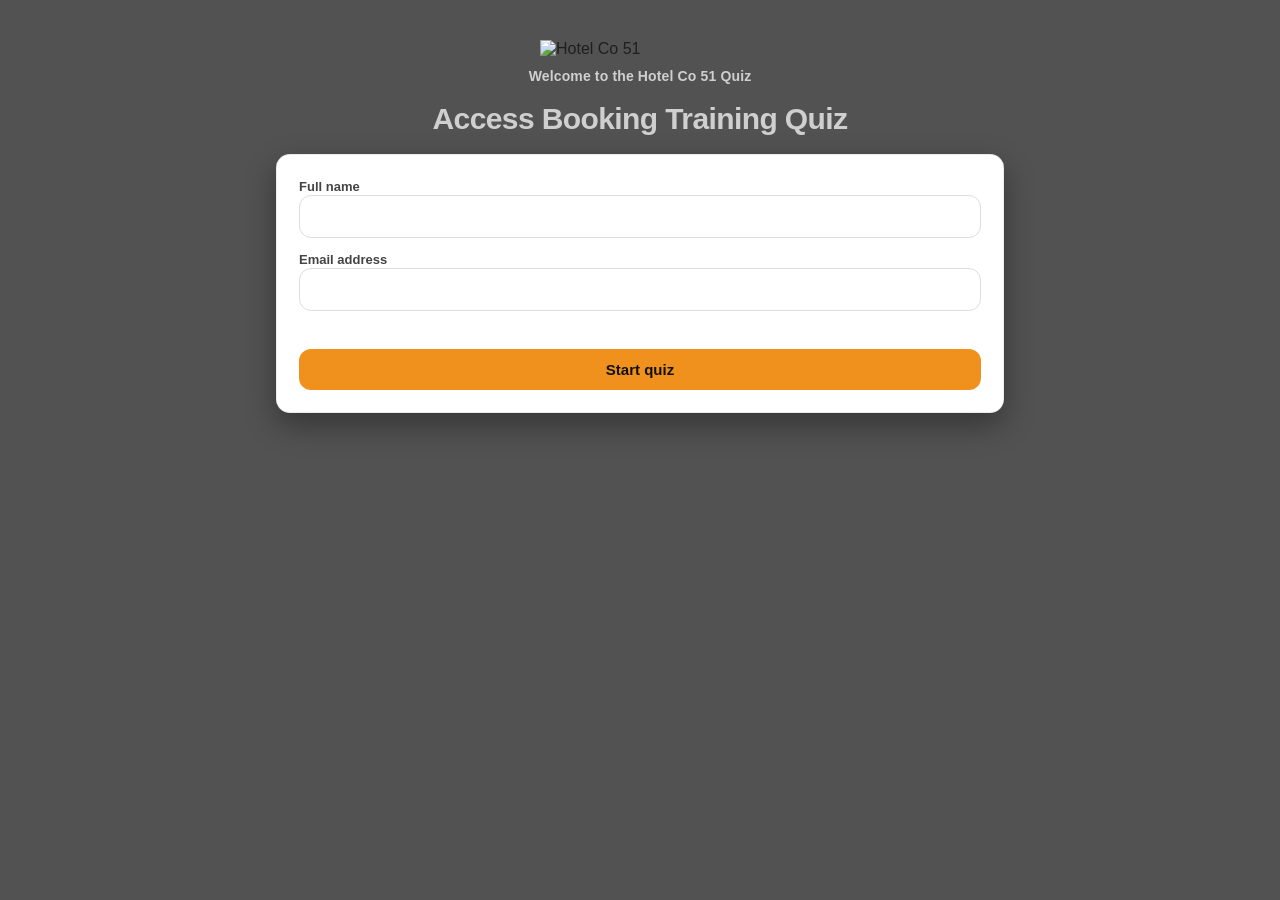
==== docs/index.html @ 300a5366 "Initial quiz app" ====
<!doctype html>
<html lang="en">
<head>
  <meta charset="utf-8" />
  <meta name="viewport" content="width=device-width, initial-scale=1" />
  <title>Access Booking Training Quiz</title>
  <link rel="stylesheet" href="./styles.css" />
</head>

<body>
  <main class="app">

    <!-- Brand header -->
    <header class="brand-header">
      <img
        class="brand-logo"
        src="https://hotelco51.com/wp-content/uploads/2024/08/cropped-Hotel_Co_51.png"
        alt="Hotel Co 51"
      />
      <p class="brand-kicker">Welcome to the Hotel Co 51 Quiz</p>
    </header>

    <h1>Access Booking Training Quiz</h1>

    <!-- LOGIN -->
    <section id="login" class="card">
      <form id="loginForm" autocomplete="on">
        <div>
          <label for="name">Full name</label>
          <input id="name" name="name" type="text" required />
        </div>

        <div>
          <label for="email">Email address</label>
          <input id="email" name="email" type="email" required />
        </div>

        <div id="loginError" aria-live="polite"></div>

        <button id="nextBtn" type="submit">Start quiz</button>
      </form>
    </section>

    <!-- QUIZ -->
    <section id="quiz" class="card hidden">
      <div class="meta">
        <div id="progress">Question 1 of 10</div>
        <div id="score">Score: 0</div>
      </div>

      <div id="welcome"></div>
      <div id="question"></div>
      <div id="choices"></div>
      <div id="feedback"></div>

      <button id="nextBtn" type="button" disabled>Next</button>
    </section>

  </main>

  <script src="./app.js"></script>
</body>
</html>
---- docs/styles.css ----
/* Hotel Co 51 brand colours */
:root {
    --hc51-grey-dark: #525252;
    --hc51-grey-light: #cfcfcf;
    --hc51-orange: #F0911E;
  
    --card: #ffffff;
    --text: #1f1f1f;
    --muted: #6f6f6f;
  
    --border: rgba(0,0,0,0.08);
    --shadow: 0 12px 30px rgba(0,0,0,0.35);
    --radius: 14px;
  }
  
  * { box-sizing: border-box; }
  
  body {
    margin: 0;
    background: var(--hc51-grey-dark);
    color: var(--text);
    font-family: -apple-system, BlinkMacSystemFont, "Segoe UI", Inter, Roboto, Arial, sans-serif;
  }
  
  .hidden { display: none !important; }
  
  /* MAIN WRAPPER */
  .app {
    max-width: 760px;
    margin: 40px auto;
    padding: 0 16px;
  }
  
  /* BRAND HEADER */
  .brand-header {
    display: grid;
    justify-items: center;
    gap: 10px;
    margin-bottom: 18px;
  }
  
  .brand-logo {
    width: clamp(120px, 26vw, 200px); /* responsive sizing */
    height: auto;
    display: block;
  }
  
  .brand-kicker {
    margin: 0;
    color: var(--hc51-grey-light);
    font-weight: 600;
    font-size: 14px;
    letter-spacing: 0.01em;
  }
  
  /* TITLE */
  h1 {
    margin: 0 0 18px 0;
    font-size: 30px;
    letter-spacing: -0.02em;
    color: var(--hc51-grey-light);
    text-align: center;
  }
  
  /* CARDS */
  .card {
    background: var(--card);
    border: 1px solid var(--border);
    border-radius: var(--radius);
    box-shadow: var(--shadow);
    padding: 22px;
  }
  
  /* META ROW */
  .meta {
    display: flex;
    justify-content: space-between;
    gap: 12px;
    align-items: baseline;
    margin-bottom: 12px;
    color: var(--muted);
    font-size: 14px;
  }
  
  /* WELCOME */
  #welcome {
    font-weight: 800;
    color: #333;
    margin: 0 0 10px 0;
  }
  
  /* QUESTION */
  #question {
    margin: 10px 0 14px;
    font-size: 18px;
    line-height: 1.35;
  }
  
  /* ANSWERS GRID */
  #choices {
    display: grid;
    gap: 10px;
    margin: 12px 0 12px;
  }
  
  /* ANSWER BUTTONS */
  .choice {
    width: 100%;
    text-align: left;
    padding: 12px 14px;
    font-size: 16px;
    border-radius: 12px;
    border: 1px solid #ddd;
    background: #fff;
    cursor: pointer;
    transition: transform 0.06s ease, border-color 0.15s ease, box-shadow 0.15s ease;
  }
  
  .choice:hover {
    border-color: rgba(240,145,30,0.65);
    box-shadow: 0 0 0 3px rgba(240,145,30,0.16);
  }
  
  .choice:active { transform: translateY(1px); }
  
  .choice.correct {
    border-color: rgba(240,145,30,0.9);
    box-shadow: 0 0 0 3px rgba(240,145,30,0.22);
  }
  
  .choice.wrong {
    border-color: rgba(205,44,44,0.75);
    box-shadow: 0 0 0 3px rgba(205,44,44,0.14);
  }
  
  /* FEEDBACK */
  #feedback {
    margin: 10px 0 0;
    font-size: 14px;
    color: #444;
  }
  
  /* PRIMARY BUTTON */
  #nextBtn {
    margin-top: 14px;
    width: 100%;
    border: none;
    border-radius: 12px;
    padding: 12px 16px;
    font-size: 15px;
    font-weight: 800;
    cursor: pointer;
    background: var(--hc51-orange);
    color: #111;
    transition: filter 0.15s ease, transform 0.06s ease;
  }
  
  #nextBtn:hover { filter: brightness(0.96); }
  #nextBtn:active { transform: translateY(1px); }
  
  #nextBtn:disabled {
    cursor: not-allowed;
    opacity: 0.55;
  }
  
  /* LOGIN FORM */
  form {
    display: grid;
    gap: 12px;
  }
  
  label {
    font-size: 13px;
    font-weight: 800;
    color: #444;
  }
  
  input[type="text"], input[type="email"] {
    width: 100%;
    padding: 12px;
    border-radius: 12px;
    border: 1px solid #ddd;
    font-size: 15px;
  }
  
  input:focus {
    border-color: rgba(240,145,30,0.85);
    box-shadow: 0 0 0 3px rgba(240,145,30,0.18);
    outline: none;
  }
  
  #loginError {
    color: #b3261e;
    font-size: 13px;
  }
  
  /* MOBILE */
  @media (max-width: 520px) {
    .app {
      margin: 22px auto;
      padding: 0 12px;
    }
  
    .card {
      padding: 16px;
    }
  
    h1 {
      font-size: 22px;
      margin-bottom: 14px;
    }
  
    #question {
      font-size: 16px;
    }
  
    .choice {
      font-size: 15px;
    }
  
    .brand-kicker {
      font-size: 13px;
      text-align: center;
    }
  }
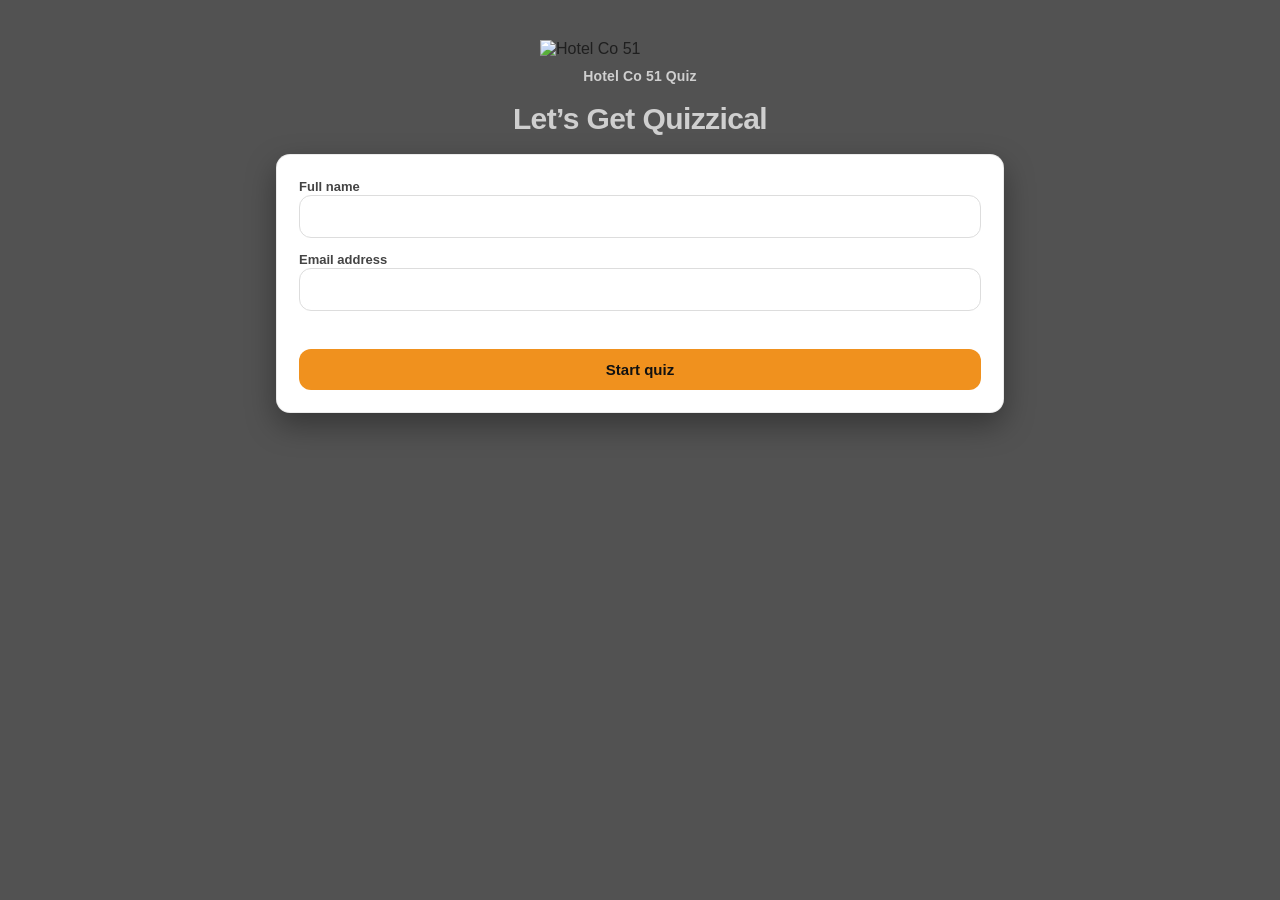
==== commit 9d4b4c6f: "Update title name Remove reference to Access Bookings" ====
--- a/docs/index.html
+++ b/docs/index.html
@@ -3,26 +3,24 @@
 <head>
   <meta charset="utf-8" />
   <meta name="viewport" content="width=device-width, initial-scale=1" />
-  <title>Access Booking Training Quiz</title>
-  <link rel="stylesheet" href="./styles.css" />
+  <title>Hotel Co 51 Quiz</title>
+  <link rel="stylesheet" href="./styles.css?v=4" />
 </head>
 
 <body>
   <main class="app">
 
-    <!-- Brand header -->
     <header class="brand-header">
       <img
         class="brand-logo"
         src="https://hotelco51.com/wp-content/uploads/2024/08/cropped-Hotel_Co_51.png"
         alt="Hotel Co 51"
       />
-      <p class="brand-kicker">Welcome to the Hotel Co 51 Quiz</p>
+      <p class="brand-kicker">Hotel Co 51 Quiz</p>
     </header>
 
-    <h1>Access Booking Training Quiz</h1>
+    <h1>Let’s Get Quizzical</h1>
 
-    <!-- LOGIN -->
     <section id="login" class="card">
       <form id="loginForm" autocomplete="on">
         <div>
@@ -37,11 +35,10 @@
 
         <div id="loginError" aria-live="polite"></div>
 
-        <button id="nextBtn" type="submit">Start quiz</button>
+        <button class="primaryBtn" type="submit">Start quiz</button>
       </form>
     </section>
 
-    <!-- QUIZ -->
     <section id="quiz" class="card hidden">
       <div class="meta">
         <div id="progress">Question 1 of 10</div>
@@ -53,11 +50,11 @@
       <div id="choices"></div>
       <div id="feedback"></div>
 
-      <button id="nextBtn" type="button" disabled>Next</button>
+      <button id="nextBtn" class="primaryBtn" type="button" disabled>Next</button>
     </section>
 
   </main>
 
-  <script src="./app.js"></script>
+  <script src="./app.js?v=4"></script>
 </body>
 </html>
--- a/docs/styles.css
+++ b/docs/styles.css
@@ -1,225 +1,223 @@
-/* Hotel Co 51 brand colours */
 :root {
-    --hc51-grey-dark: #525252;
-    --hc51-grey-light: #cfcfcf;
-    --hc51-orange: #F0911E;
-  
-    --card: #ffffff;
-    --text: #1f1f1f;
-    --muted: #6f6f6f;
-  
-    --border: rgba(0,0,0,0.08);
-    --shadow: 0 12px 30px rgba(0,0,0,0.35);
-    --radius: 14px;
-  }
-  
-  * { box-sizing: border-box; }
-  
-  body {
-    margin: 0;
-    background: var(--hc51-grey-dark);
-    color: var(--text);
-    font-family: -apple-system, BlinkMacSystemFont, "Segoe UI", Inter, Roboto, Arial, sans-serif;
-  }
-  
-  .hidden { display: none !important; }
-  
-  /* MAIN WRAPPER */
+  --hc51-grey-dark: #525252;
+  --hc51-grey-light: #cfcfcf;
+  --hc51-orange: #F0911E;
+
+  --card: #ffffff;
+  --text: #1f1f1f;
+  --muted: #6f6f6f;
+
+  --border: rgba(0, 0, 0, 0.08);
+  --shadow: 0 12px 30px rgba(0, 0, 0, 0.35);
+  --radius: 14px;
+}
+
+* {
+  box-sizing: border-box;
+}
+
+body {
+  margin: 0;
+  background: var(--hc51-grey-dark);
+  color: var(--text);
+  font-family: -apple-system, BlinkMacSystemFont, "Segoe UI", Inter, Roboto, Arial, sans-serif;
+}
+
+.hidden {
+  display: none !important;
+}
+
+.app {
+  max-width: 760px;
+  margin: 40px auto;
+  padding: 0 16px;
+}
+
+.brand-header {
+  display: grid;
+  justify-items: center;
+  gap: 10px;
+  margin-bottom: 18px;
+}
+
+.brand-logo {
+  width: clamp(120px, 26vw, 200px);
+  height: auto;
+  display: block;
+}
+
+.brand-kicker {
+  margin: 0;
+  color: var(--hc51-grey-light);
+  font-weight: 600;
+  font-size: 14px;
+  letter-spacing: 0.01em;
+}
+
+h1 {
+  margin: 0 0 18px 0;
+  font-size: 30px;
+  letter-spacing: -0.02em;
+  color: var(--hc51-grey-light);
+  text-align: center;
+}
+
+.card {
+  background: var(--card);
+  border: 1px solid var(--border);
+  border-radius: var(--radius);
+  box-shadow: var(--shadow);
+  padding: 22px;
+}
+
+.meta {
+  display: flex;
+  justify-content: space-between;
+  gap: 12px;
+  align-items: baseline;
+  margin-bottom: 12px;
+  color: var(--muted);
+  font-size: 14px;
+}
+
+#welcome {
+  font-weight: 800;
+  color: #333;
+  margin: 0 0 10px 0;
+}
+
+#question {
+  margin: 10px 0 14px;
+  font-size: 18px;
+  line-height: 1.35;
+}
+
+#choices {
+  display: grid;
+  gap: 10px;
+  margin: 12px 0 12px;
+}
+
+.choice {
+  width: 100%;
+  text-align: left;
+  padding: 12px 14px;
+  font-size: 16px;
+  border-radius: 12px;
+  border: 1px solid #ddd;
+  background: #fff;
+  cursor: pointer;
+  transition: transform 0.06s ease, border-color 0.15s ease, box-shadow 0.15s ease;
+}
+
+.choice:hover {
+  border-color: rgba(240, 145, 30, 0.65);
+  box-shadow: 0 0 0 3px rgba(240, 145, 30, 0.16);
+}
+
+.choice:active {
+  transform: translateY(1px);
+}
+
+.choice.correct {
+  border-color: rgba(240, 145, 30, 0.9);
+  box-shadow: 0 0 0 3px rgba(240, 145, 30, 0.22);
+}
+
+.choice.wrong {
+  border-color: rgba(205, 44, 44, 0.75);
+  box-shadow: 0 0 0 3px rgba(205, 44, 44, 0.14);
+}
+
+#feedback {
+  margin: 10px 0 0;
+  font-size: 14px;
+  color: #444;
+}
+
+.primaryBtn {
+  margin-top: 14px;
+  width: 100%;
+  border: none;
+  border-radius: 12px;
+  padding: 12px 16px;
+  font-size: 15px;
+  font-weight: 800;
+  cursor: pointer;
+  background: var(--hc51-orange);
+  color: #111;
+  transition: filter 0.15s ease, transform 0.06s ease;
+}
+
+.primaryBtn:hover {
+  filter: brightness(0.96);
+}
+
+.primaryBtn:active {
+  transform: translateY(1px);
+}
+
+.primaryBtn:disabled {
+  cursor: not-allowed;
+  opacity: 0.55;
+}
+
+form {
+  display: grid;
+  gap: 12px;
+}
+
+label {
+  font-size: 13px;
+  font-weight: 800;
+  color: #444;
+}
+
+input[type="text"],
+input[type="email"] {
+  width: 100%;
+  padding: 12px;
+  border-radius: 12px;
+  border: 1px solid #ddd;
+  font-size: 15px;
+}
+
+input:focus {
+  border-color: rgba(240, 145, 30, 0.85);
+  box-shadow: 0 0 0 3px rgba(240, 145, 30, 0.18);
+  outline: none;
+}
+
+#loginError {
+  color: #b3261e;
+  font-size: 13px;
+}
+
+@media (max-width: 520px) {
   .app {
-    max-width: 760px;
-    margin: 40px auto;
-    padding: 0 16px;
-  }
-  
-  /* BRAND HEADER */
-  .brand-header {
-    display: grid;
-    justify-items: center;
-    gap: 10px;
-    margin-bottom: 18px;
-  }
-  
-  .brand-logo {
-    width: clamp(120px, 26vw, 200px); /* responsive sizing */
-    height: auto;
-    display: block;
-  }
-  
+    margin: 22px auto;
+    padding: 0 12px;
+  }
+
+  .card {
+    padding: 16px;
+  }
+
+  h1 {
+    font-size: 22px;
+    margin-bottom: 14px;
+  }
+
+  #question {
+    font-size: 16px;
+  }
+
+  .choice {
+    font-size: 15px;
+  }
+
   .brand-kicker {
-    margin: 0;
-    color: var(--hc51-grey-light);
-    font-weight: 600;
-    font-size: 14px;
-    letter-spacing: 0.01em;
-  }
-  
-  /* TITLE */
-  h1 {
-    margin: 0 0 18px 0;
-    font-size: 30px;
-    letter-spacing: -0.02em;
-    color: var(--hc51-grey-light);
+    font-size: 13px;
     text-align: center;
   }
-  
-  /* CARDS */
-  .card {
-    background: var(--card);
-    border: 1px solid var(--border);
-    border-radius: var(--radius);
-    box-shadow: var(--shadow);
-    padding: 22px;
-  }
-  
-  /* META ROW */
-  .meta {
-    display: flex;
-    justify-content: space-between;
-    gap: 12px;
-    align-items: baseline;
-    margin-bottom: 12px;
-    color: var(--muted);
-    font-size: 14px;
-  }
-  
-  /* WELCOME */
-  #welcome {
-    font-weight: 800;
-    color: #333;
-    margin: 0 0 10px 0;
-  }
-  
-  /* QUESTION */
-  #question {
-    margin: 10px 0 14px;
-    font-size: 18px;
-    line-height: 1.35;
-  }
-  
-  /* ANSWERS GRID */
-  #choices {
-    display: grid;
-    gap: 10px;
-    margin: 12px 0 12px;
-  }
-  
-  /* ANSWER BUTTONS */
-  .choice {
-    width: 100%;
-    text-align: left;
-    padding: 12px 14px;
-    font-size: 16px;
-    border-radius: 12px;
-    border: 1px solid #ddd;
-    background: #fff;
-    cursor: pointer;
-    transition: transform 0.06s ease, border-color 0.15s ease, box-shadow 0.15s ease;
-  }
-  
-  .choice:hover {
-    border-color: rgba(240,145,30,0.65);
-    box-shadow: 0 0 0 3px rgba(240,145,30,0.16);
-  }
-  
-  .choice:active { transform: translateY(1px); }
-  
-  .choice.correct {
-    border-color: rgba(240,145,30,0.9);
-    box-shadow: 0 0 0 3px rgba(240,145,30,0.22);
-  }
-  
-  .choice.wrong {
-    border-color: rgba(205,44,44,0.75);
-    box-shadow: 0 0 0 3px rgba(205,44,44,0.14);
-  }
-  
-  /* FEEDBACK */
-  #feedback {
-    margin: 10px 0 0;
-    font-size: 14px;
-    color: #444;
-  }
-  
-  /* PRIMARY BUTTON */
-  #nextBtn {
-    margin-top: 14px;
-    width: 100%;
-    border: none;
-    border-radius: 12px;
-    padding: 12px 16px;
-    font-size: 15px;
-    font-weight: 800;
-    cursor: pointer;
-    background: var(--hc51-orange);
-    color: #111;
-    transition: filter 0.15s ease, transform 0.06s ease;
-  }
-  
-  #nextBtn:hover { filter: brightness(0.96); }
-  #nextBtn:active { transform: translateY(1px); }
-  
-  #nextBtn:disabled {
-    cursor: not-allowed;
-    opacity: 0.55;
-  }
-  
-  /* LOGIN FORM */
-  form {
-    display: grid;
-    gap: 12px;
-  }
-  
-  label {
-    font-size: 13px;
-    font-weight: 800;
-    color: #444;
-  }
-  
-  input[type="text"], input[type="email"] {
-    width: 100%;
-    padding: 12px;
-    border-radius: 12px;
-    border: 1px solid #ddd;
-    font-size: 15px;
-  }
-  
-  input:focus {
-    border-color: rgba(240,145,30,0.85);
-    box-shadow: 0 0 0 3px rgba(240,145,30,0.18);
-    outline: none;
-  }
-  
-  #loginError {
-    color: #b3261e;
-    font-size: 13px;
-  }
-  
-  /* MOBILE */
-  @media (max-width: 520px) {
-    .app {
-      margin: 22px auto;
-      padding: 0 12px;
-    }
-  
-    .card {
-      padding: 16px;
-    }
-  
-    h1 {
-      font-size: 22px;
-      margin-bottom: 14px;
-    }
-  
-    #question {
-      font-size: 16px;
-    }
-  
-    .choice {
-      font-size: 15px;
-    }
-  
-    .brand-kicker {
-      font-size: 13px;
-      text-align: center;
-    }
-  }+}
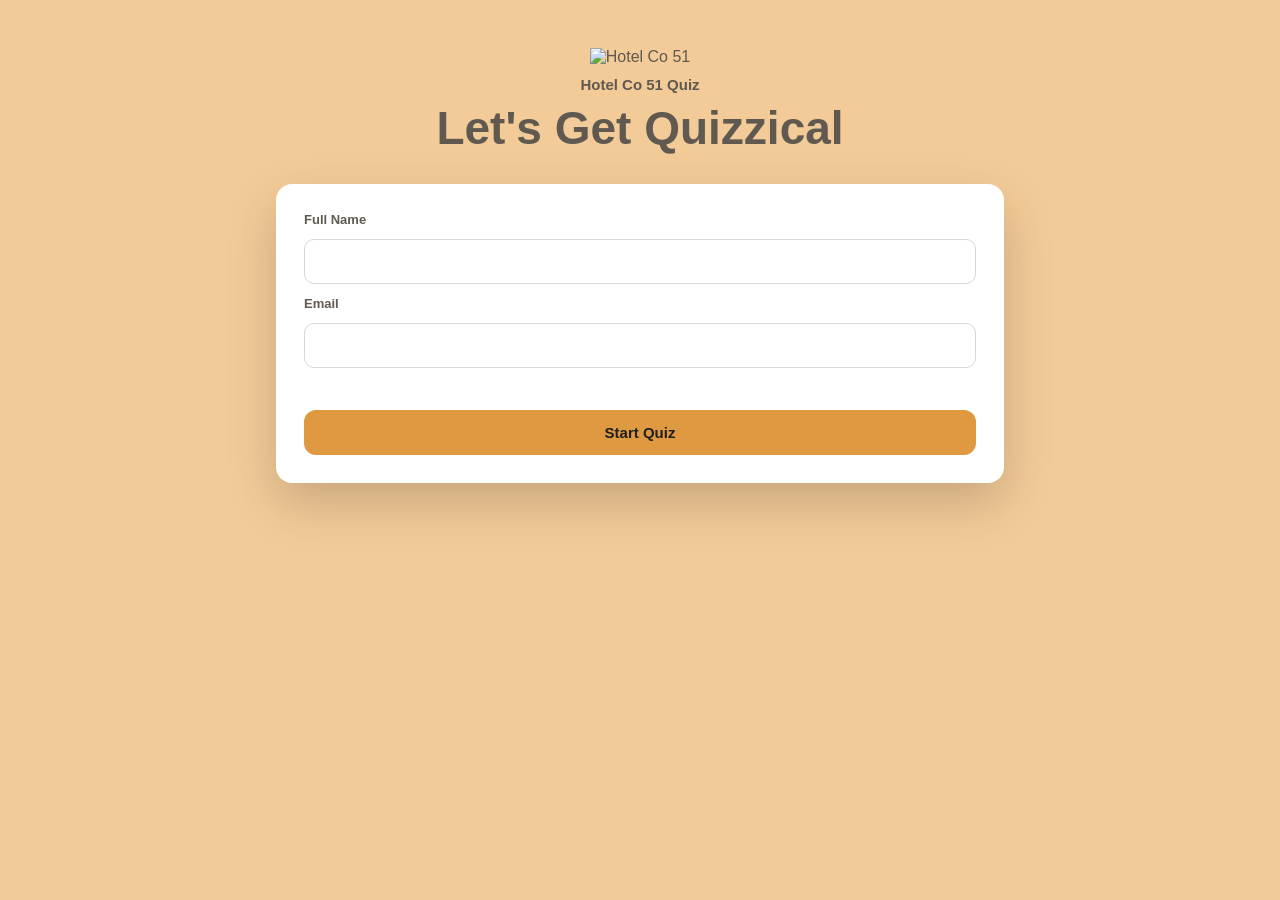
==== commit e544f6da: "updated quiz" ====
--- a/docs/index.html
+++ b/docs/index.html
@@ -1,44 +1,46 @@
-<!doctype html>
+<!DOCTYPE html>
 <html lang="en">
 <head>
-  <meta charset="utf-8" />
-  <meta name="viewport" content="width=device-width, initial-scale=1" />
+  <meta charset="UTF-8" />
+  <meta name="viewport" content="width=device-width, initial-scale=1.0" />
   <title>Hotel Co 51 Quiz</title>
-  <link rel="stylesheet" href="./styles.css?v=4" />
+  <link rel="stylesheet" href="styles.css?v=5" />
 </head>
 
 <body>
-  <main class="app">
+  <div class="floating">
+    <img src="assets/HC51circelblue.png" class="float blue" alt="" />
+    <img src="assets/HC51circlegreen.png" class="float green" alt="" />
+    <img src="assets/HC51dots.png" class="float dots" alt="" />
+    <img src="assets/HC51orangeslash.png" class="float slash" alt="" />
+  </div>
 
-    <header class="brand-header">
-      <img
-        class="brand-logo"
-        src="https://hotelco51.com/wp-content/uploads/2024/08/cropped-Hotel_Co_51.png"
-        alt="Hotel Co 51"
-      />
-      <p class="brand-kicker">Hotel Co 51 Quiz</p>
-    </header>
+  <main class="container">
+    <img
+      class="logo"
+      src="https://hotelco51.com/wp-content/uploads/2024/08/cropped-Hotel_Co_51.png"
+      alt="Hotel Co 51"
+    />
 
-    <h1>Let’s Get Quizzical</h1>
+    <h2 class="subtitle">Hotel Co 51 Quiz</h2>
+    <h1 class="title">Let's Get Quizzical</h1>
 
+    <!-- LOGIN -->
     <section id="login" class="card">
       <form id="loginForm" autocomplete="on">
-        <div>
-          <label for="name">Full name</label>
-          <input id="name" name="name" type="text" required />
-        </div>
+        <label for="name">Full Name</label>
+        <input id="name" type="text" required />
 
-        <div>
-          <label for="email">Email address</label>
-          <input id="email" name="email" type="email" required />
-        </div>
+        <label for="email">Email</label>
+        <input id="email" type="email" required />
 
         <div id="loginError" aria-live="polite"></div>
 
-        <button class="primaryBtn" type="submit">Start quiz</button>
+        <button type="submit" class="startBtn">Start Quiz</button>
       </form>
     </section>
 
+    <!-- QUIZ -->
     <section id="quiz" class="card hidden">
       <div class="meta">
         <div id="progress">Question 1 of 10</div>
@@ -50,11 +52,10 @@
       <div id="choices"></div>
       <div id="feedback"></div>
 
-      <button id="nextBtn" class="primaryBtn" type="button" disabled>Next</button>
+      <button id="nextBtn" class="startBtn" type="button" disabled>Next</button>
     </section>
-
   </main>
 
-  <script src="./app.js?v=4"></script>
+  <script src="app.js?v=5"></script>
 </body>
 </html>
--- a/docs/styles.css
+++ b/docs/styles.css
@@ -1,15 +1,12 @@
 :root {
-  --hc51-grey-dark: #525252;
-  --hc51-grey-light: #cfcfcf;
-  --hc51-orange: #F0911E;
-
+  --bg: #F3CB98;
+  --text-dark: #605950;
+  --orange: #DE9941;
   --card: #ffffff;
-  --text: #1f1f1f;
   --muted: #6f6f6f;
-
-  --border: rgba(0, 0, 0, 0.08);
-  --shadow: 0 12px 30px rgba(0, 0, 0, 0.35);
-  --radius: 14px;
+  --error: #b3261e;
+  --shadow: 0 20px 50px rgba(0, 0, 0, 0.18);
+  --radius: 16px;
 }
 
 * {
@@ -18,101 +15,97 @@
 
 body {
   margin: 0;
-  background: var(--hc51-grey-dark);
-  color: var(--text);
-  font-family: -apple-system, BlinkMacSystemFont, "Segoe UI", Inter, Roboto, Arial, sans-serif;
+  font-family: Arial, Helvetica, sans-serif;
+  background: var(--bg);
+  color: var(--text-dark);
+  overflow-x: hidden;
+  min-height: 100vh;
 }
 
 .hidden {
   display: none !important;
 }
 
-.app {
+.container {
   max-width: 760px;
-  margin: 40px auto;
-  padding: 0 16px;
-}
-
-.brand-header {
-  display: grid;
-  justify-items: center;
-  gap: 10px;
-  margin-bottom: 18px;
-}
-
-.brand-logo {
-  width: clamp(120px, 26vw, 200px);
+  margin: 0 auto;
+  padding: 48px 16px 40px;
+  text-align: center;
+  position: relative;
+  z-index: 2;
+}
+
+.logo {
+  width: clamp(140px, 24vw, 220px);
   height: auto;
-  display: block;
-}
-
-.brand-kicker {
+  margin-bottom: 10px;
+}
+
+.subtitle {
   margin: 0;
-  color: var(--hc51-grey-light);
+  color: var(--text-dark);
+  font-size: 15px;
   font-weight: 600;
-  font-size: 14px;
-  letter-spacing: 0.01em;
-}
-
-h1 {
-  margin: 0 0 18px 0;
-  font-size: 30px;
-  letter-spacing: -0.02em;
-  color: var(--hc51-grey-light);
-  text-align: center;
+}
+
+.title {
+  font-size: clamp(32px, 5vw, 46px);
+  margin: 10px 0 30px;
+  color: var(--text-dark);
+  line-height: 1.1;
 }
 
 .card {
   background: var(--card);
-  border: 1px solid var(--border);
+  color: var(--text-dark);
+  padding: 28px;
   border-radius: var(--radius);
   box-shadow: var(--shadow);
-  padding: 22px;
+  text-align: left;
 }
 
 .meta {
   display: flex;
   justify-content: space-between;
   gap: 12px;
-  align-items: baseline;
+  font-size: 14px;
+  color: var(--muted);
   margin-bottom: 12px;
-  color: var(--muted);
-  font-size: 14px;
 }
 
 #welcome {
-  font-weight: 800;
-  color: #333;
-  margin: 0 0 10px 0;
+  font-weight: 700;
+  margin-bottom: 10px;
 }
 
 #question {
-  margin: 10px 0 14px;
-  font-size: 18px;
-  line-height: 1.35;
+  font-size: 22px;
+  line-height: 1.3;
+  margin-bottom: 16px;
 }
 
 #choices {
   display: grid;
-  gap: 10px;
-  margin: 12px 0 12px;
+  gap: 12px;
+  margin-bottom: 16px;
 }
 
 .choice {
   width: 100%;
   text-align: left;
-  padding: 12px 14px;
+  padding: 14px 16px;
   font-size: 16px;
   border-radius: 12px;
-  border: 1px solid #ddd;
+  border: 1px solid #d7d7d7;
   background: #fff;
+  color: var(--text-dark);
   cursor: pointer;
-  transition: transform 0.06s ease, border-color 0.15s ease, box-shadow 0.15s ease;
+  transition: transform 0.08s ease, border-color 0.15s ease, box-shadow 0.15s ease;
 }
 
 .choice:hover {
-  border-color: rgba(240, 145, 30, 0.65);
-  box-shadow: 0 0 0 3px rgba(240, 145, 30, 0.16);
+  border-color: rgba(222, 153, 65, 0.7);
+  box-shadow: 0 0 0 3px rgba(222, 153, 65, 0.15);
 }
 
 .choice:active {
@@ -120,46 +113,19 @@
 }
 
 .choice.correct {
-  border-color: rgba(240, 145, 30, 0.9);
-  box-shadow: 0 0 0 3px rgba(240, 145, 30, 0.22);
+  border-color: rgba(160, 203, 110, 0.9);
+  box-shadow: 0 0 0 3px rgba(160, 203, 110, 0.2);
 }
 
 .choice.wrong {
-  border-color: rgba(205, 44, 44, 0.75);
-  box-shadow: 0 0 0 3px rgba(205, 44, 44, 0.14);
+  border-color: rgba(198, 102, 120, 0.9);
+  box-shadow: 0 0 0 3px rgba(198, 102, 120, 0.18);
 }
 
 #feedback {
-  margin: 10px 0 0;
   font-size: 14px;
-  color: #444;
-}
-
-.primaryBtn {
-  margin-top: 14px;
-  width: 100%;
-  border: none;
-  border-radius: 12px;
-  padding: 12px 16px;
-  font-size: 15px;
-  font-weight: 800;
-  cursor: pointer;
-  background: var(--hc51-orange);
-  color: #111;
-  transition: filter 0.15s ease, transform 0.06s ease;
-}
-
-.primaryBtn:hover {
-  filter: brightness(0.96);
-}
-
-.primaryBtn:active {
-  transform: translateY(1px);
-}
-
-.primaryBtn:disabled {
-  cursor: not-allowed;
-  opacity: 0.55;
+  margin-top: 6px;
+  min-height: 20px;
 }
 
 form {
@@ -169,55 +135,156 @@
 
 label {
   font-size: 13px;
-  font-weight: 800;
-  color: #444;
+  font-weight: 700;
+  color: var(--text-dark);
 }
 
 input[type="text"],
 input[type="email"] {
   width: 100%;
-  padding: 12px;
+  padding: 13px 14px;
+  border-radius: 10px;
+  border: 1px solid #d7d7d7;
+  font-size: 15px;
+}
+
+input:focus {
+  border-color: rgba(222, 153, 65, 0.8);
+  box-shadow: 0 0 0 3px rgba(222, 153, 65, 0.15);
+  outline: none;
+}
+
+#loginError {
+  color: var(--error);
+  font-size: 13px;
+  min-height: 18px;
+}
+
+.startBtn {
+  background: var(--orange);
+  border: none;
+  padding: 14px 16px;
+  width: 100%;
   border-radius: 12px;
-  border: 1px solid #ddd;
+  font-weight: bold;
   font-size: 15px;
-}
-
-input:focus {
-  border-color: rgba(240, 145, 30, 0.85);
-  box-shadow: 0 0 0 3px rgba(240, 145, 30, 0.18);
-  outline: none;
-}
-
-#loginError {
-  color: #b3261e;
-  font-size: 13px;
-}
-
-@media (max-width: 520px) {
-  .app {
-    margin: 22px auto;
-    padding: 0 12px;
+  cursor: pointer;
+  color: #1f1f1f;
+  transition: opacity 0.15s ease, transform 0.08s ease;
+}
+
+.startBtn:hover {
+  opacity: 0.92;
+}
+
+.startBtn:active {
+  transform: translateY(1px);
+}
+
+.startBtn:disabled {
+  opacity: 0.55;
+  cursor: not-allowed;
+}
+
+/* Floating assets */
+.floating {
+  position: fixed;
+  inset: 0;
+  z-index: 1;
+  pointer-events: none;
+  overflow: hidden;
+}
+
+.float {
+  position: absolute;
+  user-select: none;
+}
+
+.blue {
+  top: 6%;
+  left: 4%;
+  width: min(28vw, 260px);
+  opacity: 0.32;
+  animation: float1 42s infinite ease-in-out;
+}
+
+.green {
+  top: 58%;
+  right: 5%;
+  width: min(26vw, 240px);
+  opacity: 0.28;
+  animation: float2 52s infinite ease-in-out;
+}
+
+.dots {
+  top: 32%;
+  left: 50%;
+  width: min(20vw, 170px);
+  opacity: 0.18;
+  animation: float3 60s infinite linear;
+}
+
+.slash {
+  bottom: -2%;
+  left: -4%;
+  width: min(52vw, 540px);
+  opacity: 0.55;
+  animation: float4 48s infinite ease-in-out;
+}
+
+@keyframes float1 {
+  0% { transform: translateY(0); }
+  50% { transform: translateY(-38px); }
+  100% { transform: translateY(0); }
+}
+
+@keyframes float2 {
+  0% { transform: translateX(0); }
+  50% { transform: translateX(48px); }
+  100% { transform: translateX(0); }
+}
+
+@keyframes float3 {
+  0% { transform: translateY(0); }
+  50% { transform: translateY(26px); }
+  100% { transform: translateY(0); }
+}
+
+@keyframes float4 {
+  0% { transform: translateX(0); }
+  50% { transform: translateX(56px); }
+  100% { transform: translateX(0); }
+}
+
+@media (max-width: 640px) {
+  .container {
+    padding: 26px 12px 28px;
   }
 
   .card {
-    padding: 16px;
-  }
-
-  h1 {
-    font-size: 22px;
-    margin-bottom: 14px;
+    padding: 18px;
   }
 
   #question {
-    font-size: 16px;
+    font-size: 18px;
   }
 
   .choice {
     font-size: 15px;
-  }
-
-  .brand-kicker {
+    padding: 13px 14px;
+  }
+
+  .meta {
     font-size: 13px;
-    text-align: center;
+  }
+
+  .dots {
+    left: 58%;
+    top: 28%;
+    width: 120px;
+  }
+
+  .slash {
+    width: 360px;
   }
 }
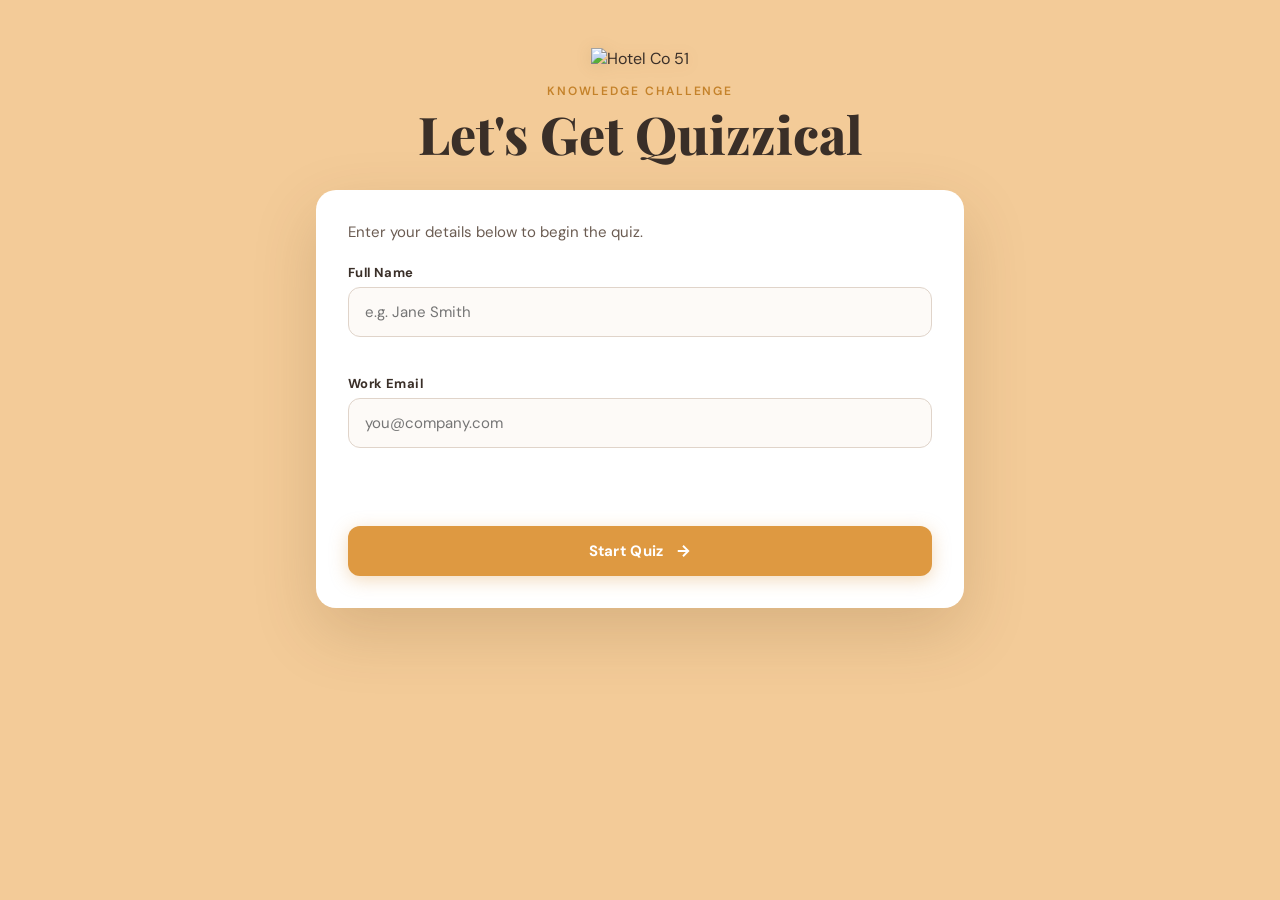
==== commit fdee2ba4: "Updated background interaction" ====
--- a/docs/index.html
+++ b/docs/index.html
@@ -4,11 +4,14 @@
   <meta charset="UTF-8" />
   <meta name="viewport" content="width=device-width, initial-scale=1.0" />
   <title>Hotel Co 51 Quiz</title>
-  <link rel="stylesheet" href="styles.css?v=5" />
+  <link rel="preconnect" href="https://fonts.googleapis.com">
+  <link rel="preconnect" href="https://fonts.gstatic.com" crossorigin>
+  <link href="https://fonts.googleapis.com/css2?family=Playfair+Display:wght@700;800&family=DM+Sans:wght@400;500;600;700&display=swap" rel="stylesheet">
+  <link rel="stylesheet" href="styles.css?v=7" />
 </head>
 
 <body>
-  <div class="floating">
+  <div class="floating" aria-hidden="true">
     <img src="assets/HC51circelblue.png" class="float blue" alt="" />
     <img src="assets/HC51circlegreen.png" class="float green" alt="" />
     <img src="assets/HC51dots.png" class="float dots" alt="" />
@@ -16,46 +19,84 @@
   </div>
 
   <main class="container">
-    <img
-      class="logo"
-      src="https://hotelco51.com/wp-content/uploads/2024/08/cropped-Hotel_Co_51.png"
-      alt="Hotel Co 51"
-    />
-
-    <h2 class="subtitle">Hotel Co 51 Quiz</h2>
-    <h1 class="title">Let's Get Quizzical</h1>
+    <div class="header-block">
+      <img
+        class="logo"
+        src="https://hotelco51.com/wp-content/uploads/2024/08/cropped-Hotel_Co_51.png"
+        alt="Hotel Co 51"
+      />
+      <p class="subtitle">Knowledge Challenge</p>
+      <h1 class="title">Let's Get Quizzical</h1>
+    </div>
 
     <!-- LOGIN -->
     <section id="login" class="card">
-      <form id="loginForm" autocomplete="on">
-        <label for="name">Full Name</label>
-        <input id="name" type="text" required />
+      <p class="card-intro">Enter your details below to begin the quiz.</p>
+      <form id="loginForm" autocomplete="on" novalidate>
+        <div class="field-group">
+          <label for="name">Full Name</label>
+          <input id="name" type="text" placeholder="e.g. Jane Smith" autocomplete="name" required />
+          <span class="field-error" id="nameError"></span>
+        </div>
 
-        <label for="email">Email</label>
-        <input id="email" type="email" required />
+        <div class="field-group">
+          <label for="email">Work Email</label>
+          <input id="email" type="email" placeholder="you@company.com" autocomplete="email" required />
+          <span class="field-error" id="emailError"></span>
+        </div>
 
-        <div id="loginError" aria-live="polite"></div>
+        <div id="loginError" class="login-error" aria-live="polite"></div>
 
-        <button type="submit" class="startBtn">Start Quiz</button>
+        <button type="submit" class="startBtn">
+          <span>Start Quiz</span>
+          <svg class="btn-arrow" viewBox="0 0 24 24" fill="none" stroke="currentColor" stroke-width="2.5"><path d="M5 12h14M12 5l7 7-7 7"/></svg>
+        </button>
       </form>
     </section>
 
     <!-- QUIZ -->
     <section id="quiz" class="card hidden">
-      <div class="meta">
-        <div id="progress">Question 1 of 10</div>
-        <div id="score">Score: 0</div>
+      <div class="progress-block">
+        <div class="progress-top">
+          <div id="welcome" class="welcome-text"></div>
+          <div id="score" class="score-badge">Score: 0</div>
+        </div>
+        <div class="progress-bar-track">
+          <div class="progress-bar-fill" id="progressFill"></div>
+        </div>
+        <div id="progress" class="progress-label">Question 1 of 10</div>
       </div>
 
-      <div id="welcome"></div>
-      <div id="question"></div>
-      <div id="choices"></div>
-      <div id="feedback"></div>
+      <div id="questionWrap" class="question-wrap">
+        <div id="question" class="question-text"></div>
+        <div id="choices" class="choices-grid"></div>
+        <div id="feedback" class="feedback-text" aria-live="polite"></div>
+      </div>
 
-      <button id="nextBtn" class="startBtn" type="button" disabled>Next</button>
+      <button id="nextBtn" class="startBtn" type="button" disabled>
+        <span id="nextLabel">Next Question</span>
+        <svg class="btn-arrow" viewBox="0 0 24 24" fill="none" stroke="currentColor" stroke-width="2.5"><path d="M5 12h14M12 5l7 7-7 7"/></svg>
+      </button>
+    </section>
+
+    <!-- RESULTS -->
+    <section id="results" class="card hidden results-card">
+      <div class="results-icon" id="resultsIcon">🎉</div>
+      <h2 class="results-title" id="resultsTitle">Quiz Complete!</h2>
+      <p class="results-subtitle" id="resultsSubtitle"></p>
+      <div class="results-score-block">
+        <span class="results-score-num" id="resultsScoreNum">0</span>
+        <span class="results-score-denom" id="resultsScoreDenom">/10</span>
+      </div>
+      <p class="results-msg" id="resultsMsg"></p>
+      <div id="saveStatus" class="save-status" aria-live="polite"></div>
+      <button class="startBtn" id="learnMoreBtn" style="display:none;">
+        <span>Visit Hotel Co 51</span>
+        <svg class="btn-arrow" viewBox="0 0 24 24" fill="none" stroke="currentColor" stroke-width="2.5"><path d="M5 12h14M12 5l7 7-7 7"/></svg>
+      </button>
     </section>
   </main>
 
-  <script src="app.js?v=5"></script>
+  <script src="app.js?v=7"></script>
 </body>
 </html>
--- a/docs/styles.css
+++ b/docs/styles.css
@@ -1,21 +1,30 @@
 :root {
   --bg: #F3CB98;
-  --text-dark: #605950;
+  --text-dark: #3a2f28;
+  --text-mid: #6b5c52;
   --orange: #DE9941;
+  --orange-dark: #c4822a;
   --card: #ffffff;
-  --muted: #6f6f6f;
-  --error: #b3261e;
-  --shadow: 0 20px 50px rgba(0, 0, 0, 0.18);
-  --radius: 16px;
-}
-
-* {
+  --muted: #8a7a72;
+  --error: #c0392b;
+  --correct: #4caf6e;
+  --correct-bg: #f0faf4;
+  --wrong: #e05a6a;
+  --wrong-bg: #fff0f2;
+  --shadow: 0 24px 64px rgba(96, 60, 20, 0.18);
+  --shadow-sm: 0 4px 16px rgba(96, 60, 20, 0.10);
+  --radius: 20px;
+  --radius-sm: 12px;
+  --transition: 0.18s ease;
+}
+
+*, *::before, *::after {
   box-sizing: border-box;
 }
 
 body {
   margin: 0;
-  font-family: Arial, Helvetica, sans-serif;
+  font-family: 'DM Sans', Arial, sans-serif;
   background: var(--bg);
   color: var(--text-dark);
   overflow-x: hidden;
@@ -26,167 +35,429 @@
   display: none !important;
 }
 
+/* ── Layout ── */
 .container {
-  max-width: 760px;
+  max-width: 680px;
   margin: 0 auto;
-  padding: 48px 16px 40px;
-  text-align: center;
+  padding: 48px 16px 56px;
   position: relative;
   z-index: 2;
 }
 
+.header-block {
+  text-align: center;
+  margin-bottom: 28px;
+}
+
 .logo {
-  width: clamp(140px, 24vw, 220px);
+  width: clamp(120px, 20vw, 190px);
   height: auto;
-  margin-bottom: 10px;
+  margin-bottom: 14px;
+  filter: drop-shadow(0 2px 8px rgba(96,60,20,0.12));
 }
 
 .subtitle {
+  margin: 0 0 6px;
+  font-size: 12px;
+  font-weight: 600;
+  letter-spacing: 0.16em;
+  text-transform: uppercase;
+  color: var(--orange-dark);
+}
+
+.title {
+  font-family: 'Playfair Display', Georgia, serif;
+  font-size: clamp(34px, 6vw, 52px);
+  font-weight: 800;
   margin: 0;
   color: var(--text-dark);
-  font-size: 15px;
-  font-weight: 600;
-}
-
-.title {
-  font-size: clamp(32px, 5vw, 46px);
-  margin: 10px 0 30px;
-  color: var(--text-dark);
   line-height: 1.1;
 }
 
+/* ── Card ── */
 .card {
   background: var(--card);
-  color: var(--text-dark);
-  padding: 28px;
+  padding: 32px;
   border-radius: var(--radius);
   box-shadow: var(--shadow);
-  text-align: left;
-}
-
-.meta {
+}
+
+.card-intro {
+  color: var(--text-mid);
+  font-size: 15px;
+  margin: 0 0 22px;
+}
+
+/* ── Login Form ── */
+.field-group {
+  display: flex;
+  flex-direction: column;
+  gap: 6px;
+}
+
+form {
+  display: grid;
+  gap: 16px;
+}
+
+label {
+  font-size: 13px;
+  font-weight: 700;
+  letter-spacing: 0.03em;
+  color: var(--text-dark);
+}
+
+input[type="text"],
+input[type="email"] {
+  width: 100%;
+  padding: 14px 16px;
+  border-radius: var(--radius-sm);
+  border: 1.5px solid #e0d4ca;
+  font-family: 'DM Sans', Arial, sans-serif;
+  font-size: 15px;
+  color: var(--text-dark);
+  background: #fdfaf7;
+  transition: border-color var(--transition), box-shadow var(--transition), background var(--transition);
+  outline: none;
+}
+
+input:focus {
+  border-color: var(--orange);
+  box-shadow: 0 0 0 3px rgba(222, 153, 65, 0.18);
+  background: #fff;
+}
+
+input.input-error {
+  border-color: var(--error);
+  box-shadow: 0 0 0 3px rgba(192, 57, 43, 0.12);
+}
+
+.field-error {
+  font-size: 12px;
+  color: var(--error);
+  min-height: 16px;
+  font-weight: 500;
+}
+
+.login-error {
+  color: var(--error);
+  font-size: 13px;
+  min-height: 18px;
+  font-weight: 500;
+}
+
+/* ── Button ── */
+.startBtn {
+  display: flex;
+  align-items: center;
+  justify-content: center;
+  gap: 10px;
+  background: var(--orange);
+  border: none;
+  padding: 15px 20px;
+  width: 100%;
+  border-radius: var(--radius-sm);
+  font-family: 'DM Sans', Arial, sans-serif;
+  font-weight: 700;
+  font-size: 15px;
+  cursor: pointer;
+  color: #fff;
+  letter-spacing: 0.02em;
+  transition: background var(--transition), transform var(--transition), box-shadow var(--transition);
+  box-shadow: 0 4px 18px rgba(222, 153, 65, 0.35);
+  margin-top: 6px;
+}
+
+.startBtn:hover:not(:disabled) {
+  background: var(--orange-dark);
+  box-shadow: 0 6px 24px rgba(196, 130, 42, 0.42);
+  transform: translateY(-1px);
+}
+
+.startBtn:active:not(:disabled) {
+  transform: translateY(1px);
+  box-shadow: 0 2px 10px rgba(222, 153, 65, 0.25);
+}
+
+.startBtn:disabled {
+  opacity: 0.5;
+  cursor: not-allowed;
+  box-shadow: none;
+}
+
+.btn-arrow {
+  width: 18px;
+  height: 18px;
+  flex-shrink: 0;
+  transition: transform var(--transition);
+}
+
+.startBtn:hover:not(:disabled) .btn-arrow {
+  transform: translateX(3px);
+}
+
+/* ── Progress ── */
+.progress-block {
+  margin-bottom: 22px;
+}
+
+.progress-top {
   display: flex;
   justify-content: space-between;
-  gap: 12px;
-  font-size: 14px;
+  align-items: center;
+  margin-bottom: 10px;
+}
+
+.welcome-text {
+  font-weight: 700;
+  font-size: 15px;
+  color: var(--text-dark);
+}
+
+.score-badge {
+  background: var(--bg);
+  color: var(--orange-dark);
+  font-weight: 700;
+  font-size: 13px;
+  padding: 4px 12px;
+  border-radius: 99px;
+  letter-spacing: 0.02em;
+  transition: transform 0.25s cubic-bezier(0.34,1.56,0.64,1);
+}
+
+.score-badge.pop {
+  transform: scale(1.2);
+}
+
+.progress-bar-track {
+  width: 100%;
+  height: 6px;
+  background: #f0e6dc;
+  border-radius: 99px;
+  overflow: hidden;
+  margin-bottom: 6px;
+}
+
+.progress-bar-fill {
+  height: 100%;
+  background: linear-gradient(90deg, var(--orange-dark), var(--orange));
+  border-radius: 99px;
+  width: 10%;
+  transition: width 0.5s cubic-bezier(0.4, 0, 0.2, 1);
+}
+
+.progress-label {
+  font-size: 12px;
   color: var(--muted);
-  margin-bottom: 12px;
-}
-
-#welcome {
-  font-weight: 700;
-  margin-bottom: 10px;
-}
-
-#question {
-  font-size: 22px;
-  line-height: 1.3;
-  margin-bottom: 16px;
-}
-
-#choices {
+  font-weight: 500;
+  letter-spacing: 0.04em;
+  text-align: right;
+}
+
+/* ── Question ── */
+.question-wrap {
+  animation: fadeSlideIn 0.32s ease both;
+}
+
+@keyframes fadeSlideIn {
+  from { opacity: 0; transform: translateY(14px); }
+  to   { opacity: 1; transform: translateY(0); }
+}
+
+.question-text {
+  font-family: 'Playfair Display', Georgia, serif;
+  font-size: clamp(17px, 3vw, 21px);
+  font-weight: 700;
+  line-height: 1.35;
+  margin-bottom: 18px;
+  color: var(--text-dark);
+}
+
+/* ── Choices ── */
+.choices-grid {
   display: grid;
-  gap: 12px;
+  gap: 10px;
   margin-bottom: 16px;
 }
 
 .choice {
   width: 100%;
   text-align: left;
-  padding: 14px 16px;
-  font-size: 16px;
-  border-radius: 12px;
-  border: 1px solid #d7d7d7;
-  background: #fff;
+  padding: 14px 18px;
+  font-family: 'DM Sans', Arial, sans-serif;
+  font-size: 15px;
+  font-weight: 500;
+  border-radius: var(--radius-sm);
+  border: 1.5px solid #e6ddd6;
+  background: #fdfaf7;
   color: var(--text-dark);
   cursor: pointer;
-  transition: transform 0.08s ease, border-color 0.15s ease, box-shadow 0.15s ease;
-}
-
-.choice:hover {
-  border-color: rgba(222, 153, 65, 0.7);
-  box-shadow: 0 0 0 3px rgba(222, 153, 65, 0.15);
-}
-
-.choice:active {
-  transform: translateY(1px);
+  transition: border-color var(--transition), box-shadow var(--transition), background var(--transition), transform var(--transition);
+  display: flex;
+  align-items: center;
+  gap: 12px;
+}
+
+.choice::before {
+  content: '';
+  width: 20px;
+  height: 20px;
+  border-radius: 50%;
+  border: 1.5px solid #d0c4ba;
+  flex-shrink: 0;
+  transition: border-color var(--transition), background var(--transition);
+}
+
+.choice:hover:not(:disabled) {
+  border-color: var(--orange);
+  background: #fff9f2;
+  box-shadow: 0 2px 12px rgba(222, 153, 65, 0.15);
+  transform: translateY(-1px);
+}
+
+.choice:active:not(:disabled) {
+  transform: translateY(0);
+}
+
+.choice:disabled {
+  cursor: default;
 }
 
 .choice.correct {
-  border-color: rgba(160, 203, 110, 0.9);
-  box-shadow: 0 0 0 3px rgba(160, 203, 110, 0.2);
+  border-color: var(--correct);
+  background: var(--correct-bg);
+  animation: correctPop 0.4s cubic-bezier(0.34,1.56,0.64,1) both;
+}
+
+.choice.correct::before {
+  background: var(--correct);
+  border-color: var(--correct);
+  content: '✓';
+  display: flex;
+  align-items: center;
+  justify-content: center;
+  font-size: 11px;
+  color: #fff;
+  font-weight: 700;
 }
 
 .choice.wrong {
-  border-color: rgba(198, 102, 120, 0.9);
-  box-shadow: 0 0 0 3px rgba(198, 102, 120, 0.18);
-}
-
-#feedback {
+  border-color: var(--wrong);
+  background: var(--wrong-bg);
+  animation: wrongShake 0.4s ease both;
+}
+
+.choice.wrong::before {
+  background: var(--wrong);
+  border-color: var(--wrong);
+  content: '✕';
+  display: flex;
+  align-items: center;
+  justify-content: center;
+  font-size: 11px;
+  color: #fff;
+  font-weight: 700;
+}
+
+@keyframes correctPop {
+  0%   { transform: scale(0.97); }
+  50%  { transform: scale(1.02); }
+  100% { transform: scale(1); }
+}
+
+@keyframes wrongShake {
+  0%   { transform: translateX(0); }
+  20%  { transform: translateX(-6px); }
+  40%  { transform: translateX(6px); }
+  60%  { transform: translateX(-4px); }
+  80%  { transform: translateX(4px); }
+  100% { transform: translateX(0); }
+}
+
+/* ── Feedback ── */
+.feedback-text {
   font-size: 14px;
-  margin-top: 6px;
+  font-weight: 600;
+  min-height: 22px;
+  padding: 0 2px;
+  opacity: 0;
+  transition: opacity 0.2s ease;
+}
+
+.feedback-text.visible {
+  opacity: 1;
+}
+
+/* ── Results ── */
+.results-card {
+  text-align: center;
+  padding: 40px 32px;
+}
+
+.results-icon {
+  font-size: 52px;
+  margin-bottom: 12px;
+  animation: iconBounce 0.6s cubic-bezier(0.34,1.56,0.64,1) both;
+}
+
+@keyframes iconBounce {
+  from { transform: scale(0); opacity: 0; }
+  to   { transform: scale(1); opacity: 1; }
+}
+
+.results-title {
+  font-family: 'Playfair Display', Georgia, serif;
+  font-size: 28px;
+  font-weight: 800;
+  margin: 0 0 6px;
+  color: var(--text-dark);
+}
+
+.results-subtitle {
+  color: var(--text-mid);
+  font-size: 15px;
+  margin: 0 0 20px;
+}
+
+.results-score-block {
+  background: var(--bg);
+  display: inline-flex;
+  align-items: baseline;
+  gap: 4px;
+  padding: 12px 32px;
+  border-radius: 99px;
+  margin-bottom: 18px;
+}
+
+.results-score-num {
+  font-family: 'Playfair Display', Georgia, serif;
+  font-size: 52px;
+  font-weight: 800;
+  color: var(--orange-dark);
+  line-height: 1;
+}
+
+.results-score-denom {
+  font-size: 24px;
+  font-weight: 600;
+  color: var(--muted);
+}
+
+.results-msg {
+  font-size: 15px;
+  color: var(--text-mid);
+  margin: 0 0 20px;
+  line-height: 1.5;
+}
+
+.save-status {
+  font-size: 13px;
+  color: var(--muted);
   min-height: 20px;
-}
-
-form {
-  display: grid;
-  gap: 12px;
-}
-
-label {
-  font-size: 13px;
-  font-weight: 700;
-  color: var(--text-dark);
-}
-
-input[type="text"],
-input[type="email"] {
-  width: 100%;
-  padding: 13px 14px;
-  border-radius: 10px;
-  border: 1px solid #d7d7d7;
-  font-size: 15px;
-}
-
-input:focus {
-  border-color: rgba(222, 153, 65, 0.8);
-  box-shadow: 0 0 0 3px rgba(222, 153, 65, 0.15);
-  outline: none;
-}
-
-#loginError {
-  color: var(--error);
-  font-size: 13px;
-  min-height: 18px;
-}
-
-.startBtn {
-  background: var(--orange);
-  border: none;
-  padding: 14px 16px;
-  width: 100%;
-  border-radius: 12px;
-  font-weight: bold;
-  font-size: 15px;
-  cursor: pointer;
-  color: #1f1f1f;
-  transition: opacity 0.15s ease, transform 0.08s ease;
-}
-
-.startBtn:hover {
-  opacity: 0.92;
-}
-
-.startBtn:active {
-  transform: translateY(1px);
-}
-
-.startBtn:disabled {
-  opacity: 0.55;
-  cursor: not-allowed;
-}
-
-/* Floating assets */
+  margin-bottom: 16px;
+}
+
+/* ── Floating assets ── */
 .floating {
   position: fixed;
   inset: 0;
@@ -198,93 +469,39 @@
 .float {
   position: absolute;
   user-select: none;
-}
-
-.blue {
-  top: 6%;
-  left: 4%;
-  width: min(28vw, 260px);
-  opacity: 0.32;
-  animation: float1 42s infinite ease-in-out;
-}
-
-.green {
-  top: 58%;
-  right: 5%;
-  width: min(26vw, 240px);
-  opacity: 0.28;
-  animation: float2 52s infinite ease-in-out;
-}
-
-.dots {
-  top: 32%;
-  left: 50%;
-  width: min(20vw, 170px);
-  opacity: 0.18;
-  animation: float3 60s infinite linear;
-}
-
-.slash {
-  bottom: -2%;
-  left: -4%;
-  width: min(52vw, 540px);
-  opacity: 0.55;
-  animation: float4 48s infinite ease-in-out;
-}
-
-@keyframes float1 {
-  0% { transform: translateY(0); }
-  50% { transform: translateY(-38px); }
-  100% { transform: translateY(0); }
-}
-
-@keyframes float2 {
-  0% { transform: translateX(0); }
-  50% { transform: translateX(48px); }
-  100% { transform: translateX(0); }
-}
-
-@keyframes float3 {
-  0% { transform: translateY(0); }
-  50% { transform: translateY(26px); }
-  100% { transform: translateY(0); }
-}
-
-@keyframes float4 {
-  0% { transform: translateX(0); }
-  50% { transform: translateX(56px); }
-  100% { transform: translateX(0); }
-}
-
+  will-change: transform;
+  mix-blend-mode: screen;
+}
+
+.blue  { width: min(28vw, 240px); opacity: 0.55; }
+.green { width: min(26vw, 220px); opacity: 0.50; }
+.dots  { width: min(18vw, 160px); opacity: 0.40; }
+.slash { width: min(48vw, 480px); opacity: 0.75; }
+
+/* ── Responsive ── */
 @media (max-width: 640px) {
   .container {
-    padding: 26px 12px 28px;
+    padding: 28px 12px 36px;
   }
 
   .card {
-    padding: 18px;
+    padding: 22px 18px;
   }
 
-  #question {
-    font-size: 18px;
+  .question-text {
+    font-size: 17px;
   }
 
   .choice {
-    font-size: 15px;
+    font-size: 14px;
     padding: 13px 14px;
   }
 
-  .meta {
-    font-size: 13px;
+  .progress-label {
+    font-size: 11px;
   }
 
-  .dots {
-    left: 58%;
-    top: 28%;
-    width: 120px;
-  }
-
-  .slash {
-    width: 360px;
+  .results-score-num {
+    font-size: 44px;
   }
 }
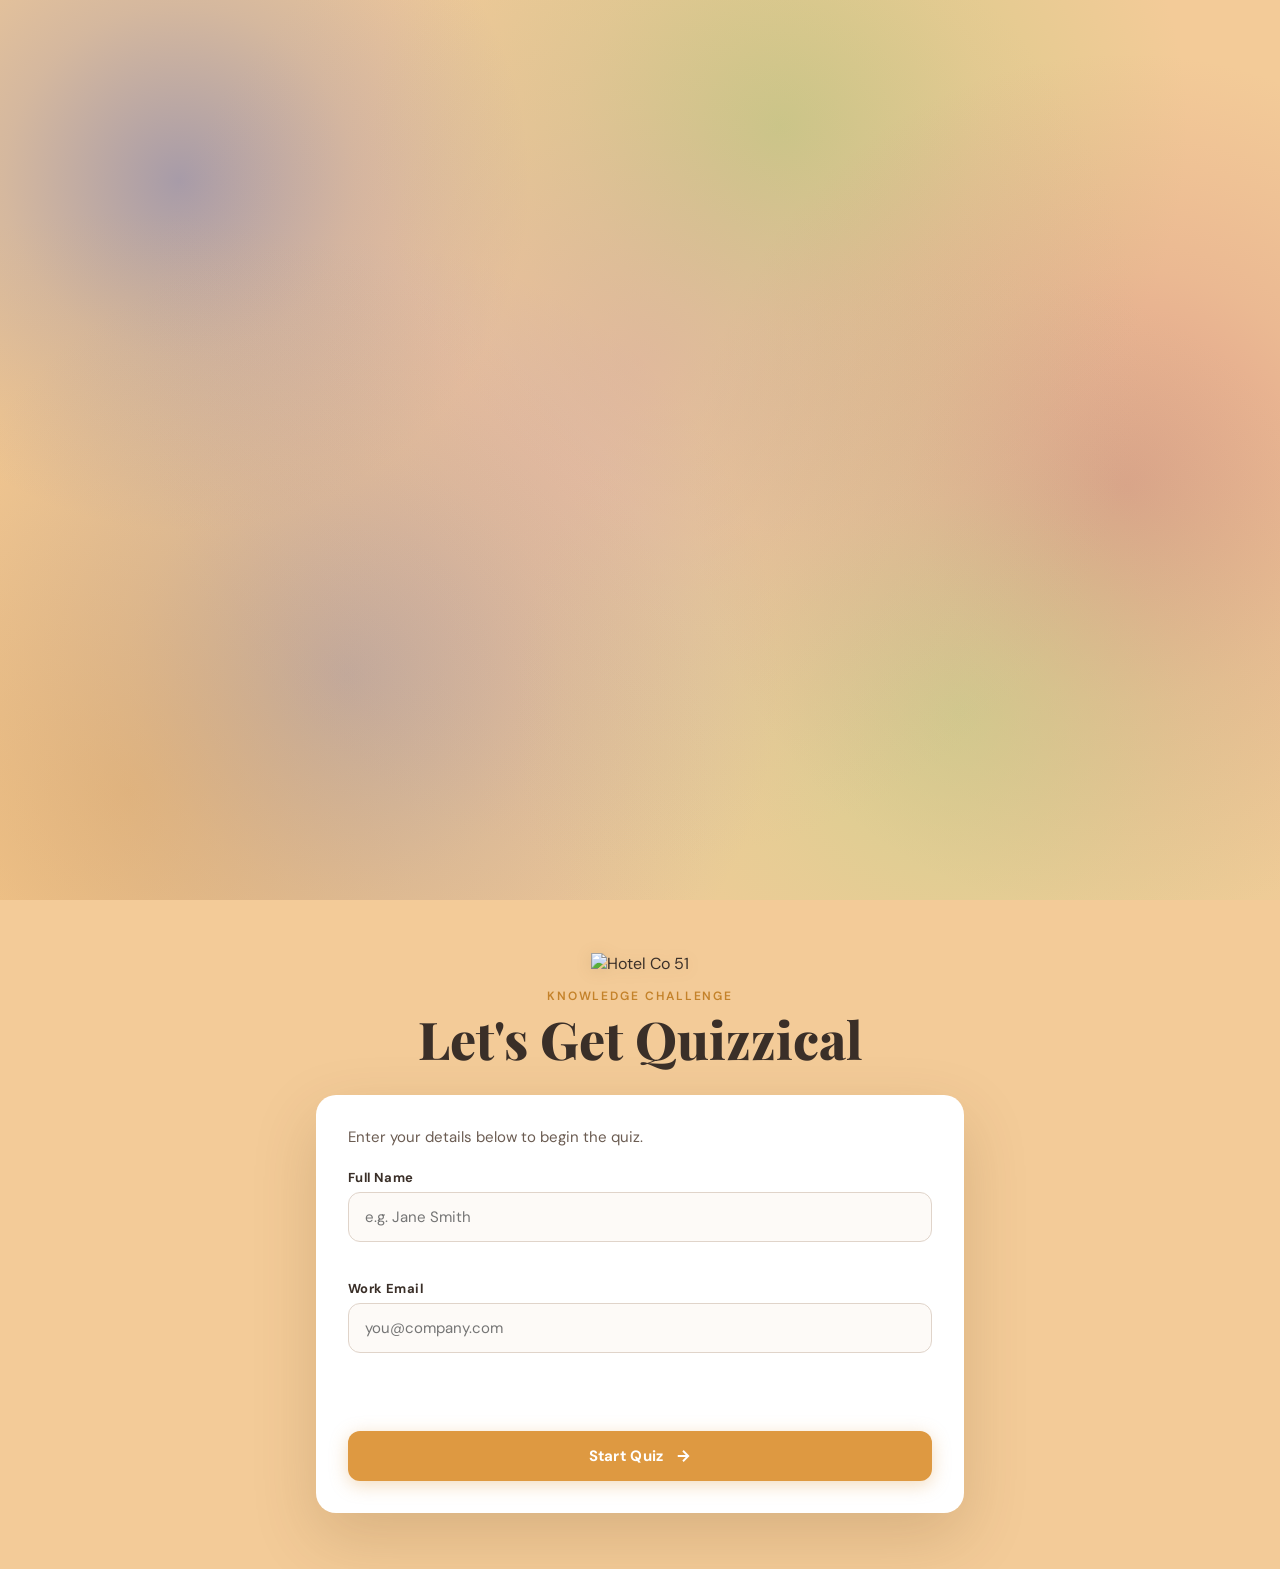
==== commit 9658802b: "updated blobs" ====
--- a/docs/index.html
+++ b/docs/index.html
@@ -7,16 +7,11 @@
   <link rel="preconnect" href="https://fonts.googleapis.com">
   <link rel="preconnect" href="https://fonts.gstatic.com" crossorigin>
   <link href="https://fonts.googleapis.com/css2?family=Playfair+Display:wght@700;800&family=DM+Sans:wght@400;500;600;700&display=swap" rel="stylesheet">
-  <link rel="stylesheet" href="styles.css?v=7" />
+  <link rel="stylesheet" href="styles.css?v=9" />
 </head>
 
 <body>
-  <div class="floating" aria-hidden="true">
-    <img src="assets/HC51circelblue.png" class="float blue" alt="" />
-    <img src="assets/HC51circlegreen.png" class="float green" alt="" />
-    <img src="assets/HC51dots.png" class="float dots" alt="" />
-    <img src="assets/HC51orangeslash.png" class="float slash" alt="" />
-  </div>
+  <canvas id="auroraCanvas"></canvas>
 
   <main class="container">
     <div class="header-block">
@@ -38,15 +33,12 @@
           <input id="name" type="text" placeholder="e.g. Jane Smith" autocomplete="name" required />
           <span class="field-error" id="nameError"></span>
         </div>
-
         <div class="field-group">
           <label for="email">Work Email</label>
           <input id="email" type="email" placeholder="you@company.com" autocomplete="email" required />
           <span class="field-error" id="emailError"></span>
         </div>
-
         <div id="loginError" class="login-error" aria-live="polite"></div>
-
         <button type="submit" class="startBtn">
           <span>Start Quiz</span>
           <svg class="btn-arrow" viewBox="0 0 24 24" fill="none" stroke="currentColor" stroke-width="2.5"><path d="M5 12h14M12 5l7 7-7 7"/></svg>
@@ -66,13 +58,11 @@
         </div>
         <div id="progress" class="progress-label">Question 1 of 10</div>
       </div>
-
       <div id="questionWrap" class="question-wrap">
         <div id="question" class="question-text"></div>
         <div id="choices" class="choices-grid"></div>
         <div id="feedback" class="feedback-text" aria-live="polite"></div>
       </div>
-
       <button id="nextBtn" class="startBtn" type="button" disabled>
         <span id="nextLabel">Next Question</span>
         <svg class="btn-arrow" viewBox="0 0 24 24" fill="none" stroke="currentColor" stroke-width="2.5"><path d="M5 12h14M12 5l7 7-7 7"/></svg>
@@ -97,6 +87,6 @@
     </section>
   </main>
 
-  <script src="app.js?v=7"></script>
+  <script src="app.js?v=9"></script>
 </body>
 </html>
